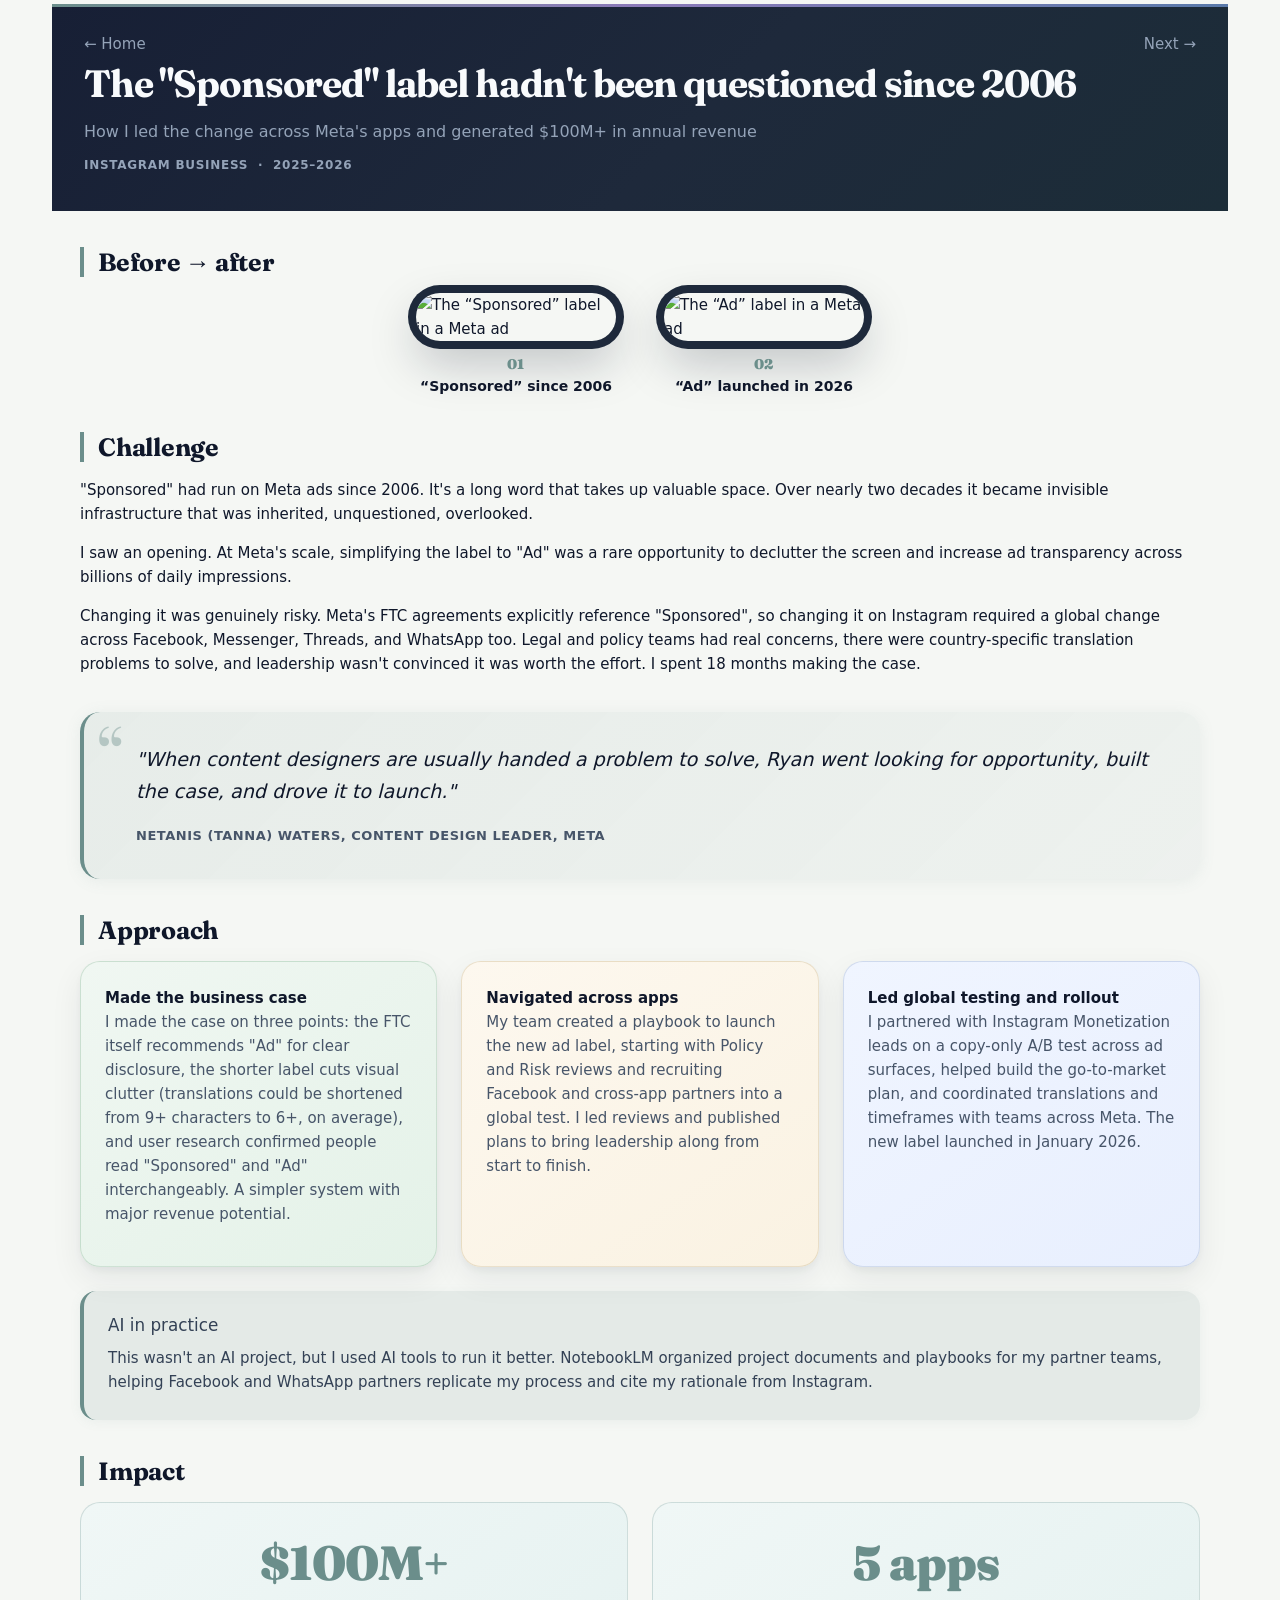
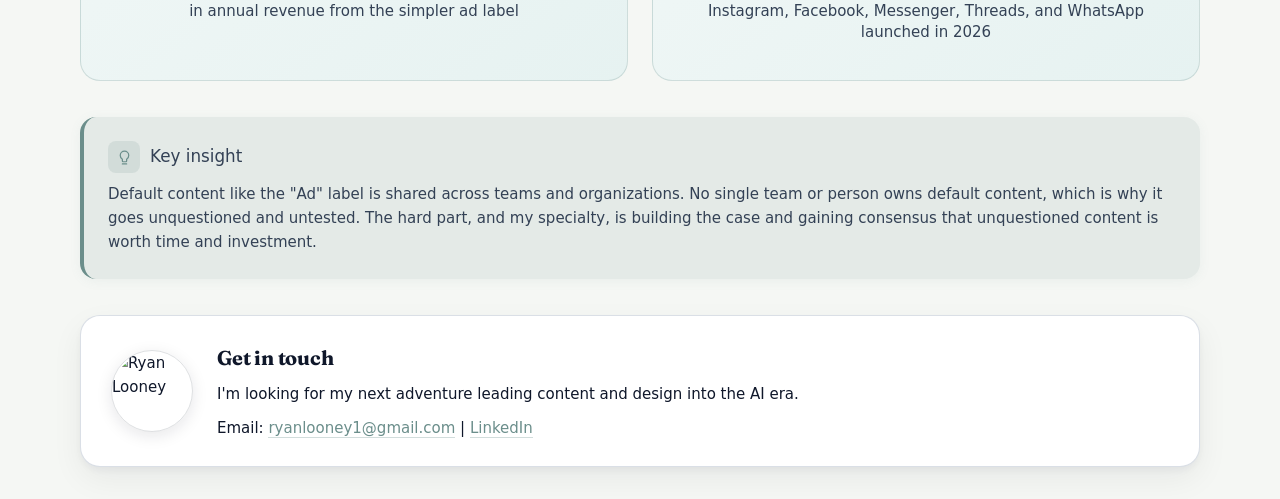
==== case-study-ad-label.html @ fc403877 "Homepage: green third-card thumbnail, dark resume button; roll out contact card to all pages - case-" ====
<!doctype html>
<html lang="en">
<head>
<meta charset="utf-8">
<meta name="viewport" content="width=device-width, initial-scale=1">
<title>Case study: Meta's new ad label | Ryan Looney</title>
<meta name="description" content="How Ryan Looney led the change from 'Sponsored' to 'Ad' across all Meta apps, navigating FTC compliance, cross-functional alignment, and unlocking $100M+ in new revenue.">
<link rel="stylesheet" href="style.css?v=20260622b">
<link rel="preconnect" href="https://fonts.googleapis.com">
<link href="https://fonts.googleapis.com/css2?family=Fraunces:wght@700;900&display=swap" rel="stylesheet">
</head>
<body>
<div class="container">
<header>
<p class="case-nav"><a href="index.html">&larr; Home</a><a href="case-study-default-cta.html">Next &rarr;</a></p>
<h1>The "Sponsored" label hadn't been questioned since 2006</h1>
<h3>How I led the change across Meta's apps and generated $100M+ in annual revenue</h3>
<p class="case-meta">Instagram Business &nbsp;·&nbsp; 2025–2026</p>
</header>

<section class="section">
<div class="section-title">Before &rarr; after</div>
<div class="ba-flex">
<figure class="ba-item">
<img src="Sponsored%20label.PNG" alt="The &ldquo;Sponsored&rdquo; label in a Meta ad">
<figcaption class="ba-cap">
<span class="ba-num">01</span>
<span class="ba-label">&ldquo;Sponsored&rdquo; since 2006</span>
</figcaption>
</figure>
<figure class="ba-item">
<img src="reels%20ad%20label.PNG" alt="The &ldquo;Ad&rdquo; label in a Meta ad">
<figcaption class="ba-cap">
<span class="ba-num">02</span>
<span class="ba-label">&ldquo;Ad&rdquo; launched in 2026</span>
</figcaption>
</figure>
</div>
</section>

<section class="section">
<div class="section-title">Challenge</div>
<p>"Sponsored" had run on Meta ads since 2006. It's a long word that takes up valuable space. Over nearly two decades it became invisible infrastructure that was inherited, unquestioned, overlooked.</p>
<p>I saw an opening. At Meta's scale, simplifying the label to "Ad" was a rare opportunity to declutter the screen and increase ad transparency across billions of daily impressions.</p>
<p>Changing it was genuinely risky. Meta's FTC agreements explicitly reference "Sponsored", so changing it on Instagram required a global change across Facebook, Messenger, Threads, and WhatsApp too. Legal and policy teams had real concerns, there were country-specific translation problems to solve, and leadership wasn't convinced it was worth the effort. I spent 18 months making the case.</p>
</section>

<section class="section">
<div class="pullquote">
<blockquote>"When content designers are usually handed a problem to solve, Ryan went looking for opportunity, built the case, and drove it to launch."</blockquote>
<cite>Netanis (Tanna) Waters, Content Design Leader, Meta</cite>
</div>
</section>

<section class="section">
<div class="section-title">Approach</div>
<div class="card-grid">
<div class="card card--green">
<strong>Made the business case</strong>
<p>I made the case on three points: the FTC itself recommends "Ad" for clear disclosure, the shorter label cuts visual clutter (translations could be shortened from 9+ characters to 6+, on average), and user research confirmed people read "Sponsored" and "Ad" interchangeably. A simpler system with major revenue potential.</p>
</div>
<div class="card card--amber">
<strong>Navigated across apps</strong>
<p>My team created a playbook to launch the new ad label, starting with Policy and Risk reviews and recruiting Facebook and cross-app partners into a global test. I led reviews and published plans to bring leadership along from start to finish.</p>
</div>
<div class="card card--blue">
<strong>Led global testing and rollout</strong>
<p>I partnered with Instagram Monetization leads on a copy-only A/B test across ad surfaces, helped build the go-to-market plan, and coordinated translations and timeframes with teams across Meta. The new label launched in January 2026.</p>
</div>
</div>
<div class="expertise-callout">
<h3>AI in practice</h3>
<p>This wasn't an AI project, but I used AI tools to run it better. NotebookLM organized project documents and playbooks for my partner teams, helping Facebook and WhatsApp partners replicate my process and cite my rationale from Instagram.</p>
</div>
</section>

<section class="section">
<div class="section-title">Impact</div>
<div class="impact-tiles">
<div class="impact-tile">
<div class="impact-stat">$100M+</div>
<div class="impact-label">in annual revenue from the simpler ad label</div>
</div>
<div class="impact-tile">
<div class="impact-stat">5 apps</div>
<div class="impact-label">Instagram, Facebook, Messenger, Threads, and WhatsApp launched in 2026</div>
</div>
</div>
</section>

<section class="section">
<div class="expertise-callout">
<div class="key-insight-header">
<div class="key-insight-icon">
<svg viewBox="0 0 24 24" aria-hidden="true"><path d="M9 21h6"></path><path d="M12 3a6 6 0 0 1 6 6c0 2.2-1.2 4.2-3 5.4V17a1 1 0 0 1-1 1H10a1 1 0 0 1-1-1v-2.6C7.2 13.2 6 11.2 6 9a6 6 0 0 1 6-6z"></path></svg>
</div>
<h3>Key insight</h3>
</div>
<p>
Default content like the "Ad" label is shared across teams and organizations. No single team or person owns default content, which is why it goes unquestioned and untested. The hard part, and my specialty, is building the case and gaining consensus that unquestioned content is worth time and investment.
</p>
</div>
</section>

<section class="section" id="contact">
<div class="contact-card">
<img class="contact-photo" src="IMG_0005.jpg" alt="Ryan Looney">
<div class="contact-body">
<h2 class="contact-title">Get in touch</h2>
<p>I'm looking for my next adventure leading content and design into the AI era.</p>
<p class="contact-links">Email: <a href="mailto:ryanlooney1@gmail.com">ryanlooney1@gmail.com</a> | <a href="https://www.linkedin.com/in/ryanjlooney/">LinkedIn</a></p>
</div>
</div>
</section>

</div>
</body>
</html>
---- style.css ----
:root{
  --bg:#f5f7f4;
  --text:#0f172a;
  --muted:#334155;
  --muted2:#475569;
  --line:rgba(148,163,184,.35);
  --accent:#6b8e8b;
}

body{
  margin:0;
  background:var(--bg);
  color:var(--text);
  font-family:system-ui,-apple-system,BlinkMacSystemFont,'Segoe UI',Roboto,sans-serif;
  font-size:15px;
  line-height:1.6;
}

a{
  color:var(--accent);
  text-decoration:none;
  border-bottom:1px solid rgba(107,142,139,.3);
  transition:color .18s ease, border-color .18s ease;
}
a:hover{
  color:var(--text);
  border-bottom-color:var(--accent);
}

.container{max-width:1120px;padding:32px;margin:0 auto;}

header{
  background:linear-gradient(135deg,#171f35 0%,#1e293b 55%,#1c2d38 100%);
  margin:-28px -28px 0;
  padding:28px 32px 36px;
  position:relative;
  border-bottom:none;
}
header::before{
  content:'';
  position:absolute;
  top:0;
  left:0;
  right:0;
  height:3px;
  background:linear-gradient(90deg,#6b8e8b,#8b7ab8,#5a7aaa);
  pointer-events:none;
}
header h1{color:#f8fafc;font-size:38px;}
header h3{color:#94a3b8;font-size:16px;line-height:1.5;font-weight:500;margin:10px 0 0;}
header a{color:#94a3b8;border-bottom:none;}
header a:hover{color:#f8fafc;border-bottom:none;}
header .hero-title{color:#e2e8f0;}
header .hero-bio{color:#e2e8f0;}
header .hero-stats{color:#cbd5e1;}
header .stat-dot{color:#64748b;}
nav{display:flex;flex-wrap:wrap;gap:14px;margin-top:12px;}
nav a{color:var(--accent);text-decoration:none;border-bottom:none;font-weight:500;}
nav a:hover{color:#f8fafc;border-bottom:none;}

.hero{padding:8px 0 0;}

.hero-grid{
  display:flex;
  align-items:center;
  gap:2rem;
}

.hero-identity{
  flex:0 0 auto;
}

.hero-text{
  flex:1 1 auto;
  min-width:0;
}

.hero-photo{
  width:150px;
  height:150px;
  flex-shrink:0;
  border-radius:50%;
  border:1px solid rgba(125,133,139,.25);
  object-fit:cover;
  box-shadow:0 8px 24px rgba(15,23,42,.10);
}

.hero h1{
  font-size:38px;
  margin:0 0 4px;
}

.hero-title{
  font-size:15px;
  font-weight:500;
  color:var(--muted);
  margin:0 0 10px;
}

.hero-stats{
  display:flex;
  align-items:center;
  flex-wrap:wrap;
  gap:8px;
  font-size:12px;
  font-weight:600;
  color:var(--accent);
  letter-spacing:.04em;
  text-transform:uppercase;
  margin:14px 0 0;
}

.hero-logos{
  display:flex;
  align-items:center;
  flex-wrap:wrap;
  gap:18px;
  margin:0 0 14px;
}
.hero-logo-item{
  display:flex;
  align-items:center;
  gap:6px;
  font-size:11px;
  font-weight:600;
  color:#94a3b8;
  letter-spacing:.04em;
  text-transform:uppercase;
}
.hero-logo{
  height:18px;
  width:18px;
  object-fit:contain;
  border-radius:4px;
  flex-shrink:0;
}

.hero-bio{
  font-size:15px;
  color:var(--muted);
  margin:0;
}

@media(max-width:600px){
  .hero-grid{flex-direction:column;align-items:center;text-align:center;gap:1.5rem;}
  .hero h1{margin:14px 0 6px;}
  .hero-stats{justify-content:center;}
  nav{justify-content:center;}
  .hero-logos{flex-wrap:wrap;justify-content:center;}
}

h1{font-size:66px;font-family:'Fraunces',serif;letter-spacing:-.03em;line-height:1.05;margin:0 0 16px;text-wrap:balance;}
h2{font-family:'Fraunces',serif;}
h3{margin:12px 0 24px;font-weight:500;color:var(--muted);}
.stat-dot{
  color:var(--muted2);
  font-weight:400;
}

.section{margin-top:36px;}
.section-title{
  font-family:'Fraunces',serif;
  font-weight:700;
  font-size:25px;
  line-height:1.2;
  letter-spacing:-.01em;
  text-transform:none;
  color:var(--text);
  border-left:4px solid var(--accent);
  padding-left:14px;
  margin:0 0 16px;
}
.section-intro{
  font-size:18px;
  line-height:1.6;
  color:var(--muted);
  max-width:60ch;
  margin:0 0 32px;
}

/* ── Contact section ── */
#contact .section-title{ font-size:18px; }
.contact-card{
  display:flex;
  align-items:center;
  gap:24px;
  border:1px solid var(--line);
  border-radius:20px;
  padding:26px 30px;
  background:#fff;
  box-shadow:0 4px 6px rgba(15,23,42,.04), 0 12px 32px rgba(15,23,42,.06);
}
.contact-photo{
  width:80px;
  height:80px;
  border-radius:50%;
  flex-shrink:0;
  object-fit:cover;
  border:1px solid rgba(125,133,139,.25);
  box-shadow:0 4px 16px rgba(15,23,42,.10);
}
.contact-body{ min-width:0; }
.contact-title{
  font-family:'Fraunces',serif;
  font-size:20px;
  font-weight:700;
  letter-spacing:-.01em;
  color:var(--text);
  margin:0 0 8px;
}
.contact-body p{ margin:0 0 6px; }
.contact-body p:first-of-type{ margin:0 0 10px; }
.contact-body p:last-child{ margin:0; }
@media(max-width:560px){
  .contact-card{ flex-direction:column; text-align:center; gap:18px; }
}

img{
  max-width:100%;
  height:auto;
}

.card-grid{
  display:grid;
  grid-template-columns:repeat(3, minmax(0,1fr));
  gap:24px;
  align-items:stretch;
}

.card{
  display:flex;
  flex-direction:column;
  min-width:0;
  padding:24px;
  border:1px solid var(--line);
  border-radius:20px;
  background:#fff;
  text-decoration:none;
  border-bottom-width:1px;
  color:inherit;
  overflow:hidden;
  box-shadow:0 4px 6px rgba(15,23,42,.04), 0 12px 32px rgba(15,23,42,.07);
  transition:transform .2s ease-out, box-shadow .2s ease-out, border-color .2s ease-out;
}

.card:hover{
  transform:translateY(-3px);
  box-shadow:0 8px 16px rgba(15,23,42,.06), 0 24px 48px rgba(15,23,42,.10);
  border-color:rgba(107,142,139,.4);
}

.card h3{
  margin:0 0 14px;
  text-wrap:balance;
}

.card p{margin:0 0 16px;color:var(--muted2);text-wrap:pretty;}

/* ── Case study cards: title, read-more, thumbnail ── */
.card-title{
  font-size:18px;
  font-weight:700;
  color:var(--text);
  line-height:1.3;
  margin:0 0 8px;
  text-wrap:balance;
}
.card-readmore{
  margin-top:auto;
  align-self:flex-start;
  display:inline-flex;
  align-items:center;
  gap:7px;
  background:#1e293b;
  color:#fff;
  font-size:13px;
  font-weight:600;
  padding:9px 16px;
  border-radius:9px;
  transition:background .18s ease;
}
.card:hover .card-readmore{ background:#0f172a; }
.rm-arrow{
  width:15px;height:15px;stroke:#fff;fill:none;
  stroke-width:2;stroke-linecap:round;stroke-linejoin:round;
  transition:transform .18s ease;
}
.card:hover .rm-arrow{ transform:translateX(3px); }

.case-thumb{
  position:relative;
  height:152px;
  margin:0 0 18px;
  border-radius:14px;
  overflow:hidden;
  display:flex;
  flex-direction:column;
  align-items:center;
  justify-content:center;
  gap:10px;
  padding:18px;
  box-sizing:border-box;
}
.case-thumb--ai{ background:linear-gradient(135deg,#f4e6d8,#e9d2bf); }
.case-thumb--adlabel{ background:linear-gradient(135deg,#eef1fb,#e0e7f6); }
.case-thumb--cta{ background:linear-gradient(135deg,#f0f7f2,#e0efe6); }

/* CTA chips */
.ui-chip{
  display:inline-flex;
  align-items:center;
  gap:6px;
  max-width:100%;
  background:#fff;
  color:#1e293b;
  font-size:13px;
  font-weight:600;
  padding:9px 15px;
  border-radius:18px;
  box-shadow:0 3px 12px rgba(15,23,42,.16);
  white-space:nowrap;
}
.ui-chip--win{ outline:2px solid var(--accent); box-shadow:0 4px 14px rgba(107,142,139,.35); }
.chip-ico{ width:13px;height:13px;stroke:#5a7aaa;fill:none;stroke-width:2;flex-shrink:0; }

/* Ad-preview row (single) */
.ad-row{
  display:inline-flex;
  align-items:center;
  gap:11px;
  max-width:100%;
  background:#1c2330;
  border-radius:12px;
  padding:11px 15px;
  box-shadow:0 4px 16px rgba(15,23,42,.22);
}
.ad-av{
  width:32px;height:32px;border-radius:50%;flex-shrink:0;
  display:flex;align-items:center;justify-content:center;
  font-size:15px;font-weight:700;color:#fff;
}
.ad-av--boom{ background:linear-gradient(135deg,#8b7ab8,#5a7aaa); }
.ad-meta{ display:flex;flex-direction:column;gap:3px;line-height:1.2; }
.ad-name{ display:inline-flex;align-items:center;gap:5px;color:#fff;font-size:13px;font-weight:600; }
.ad-check{
  display:inline-flex;align-items:center;justify-content:center;
  width:13px;height:13px;border-radius:50%;
  background:#1d9bf0;color:#fff;font-size:8px;font-weight:700;
}
.ad-change{ display:inline-flex;align-items:center;gap:6px;font-size:11px; }
.ad-old{ color:#94a3b8;text-decoration:line-through; }
.ad-arrow{ stroke:#cbd5e1;fill:none;stroke-width:2.5;stroke-linecap:round;stroke-linejoin:round;flex-shrink:0; }
.ad-new{ color:#94a3b8; }

.project-visual{
  width:100%;
  height:180px;
  margin:0 0 16px;
  border-radius:20px;
  border:1px solid var(--line);
  background:#f8fafc;
  display:flex;
  align-items:center;
  justify-content:center;
  position:relative;
  overflow:hidden;
}
.card-visual-title{
  font-family:'Fraunces',serif;
  font-size:22px;
  font-weight:700;
  color:var(--text);
  line-height:1.25;
  margin:0;
  padding:20px;
  text-wrap:balance;
  position:relative;
  z-index:1;
  align-self:flex-end;
}

.project-visual::before,
.project-visual::after{
  content:'';
  position:absolute;
  border-radius:50%;
  pointer-events:none;
}

/* Card 1 — Red */
.pv--red{ background:linear-gradient(145deg,#faf5f5,#f2e8e8); }
.pv--red::before{ width:140px;height:140px;background:#c0a0a0;opacity:.14;top:-36px;right:-24px; }
.pv--red::after{  width:80px; height:80px; background:#c0a0a0;opacity:.09;bottom:-20px;left:28px; }
/* Card 2 — Blue */
.pv--blue{ background:linear-gradient(145deg,#f4f7fd,#e8eef8); }
.pv--blue::before{ width:160px;height:160px;background:#8aa0c8;opacity:.13;bottom:-44px;left:-28px; }
.pv--blue::after{  width:70px; height:70px; background:#8aa0c8;opacity:.10;top:16px;right:24px; }

/* Card 3 — Yellow */
.pv--yellow{ background:linear-gradient(145deg,#faf8f0,#f4ede0); }
.pv--yellow::before{ width:130px;height:130px;background:#b8a060;opacity:.13;top:-28px;left:50%;transform:translateX(-50%); }
.pv--yellow::after{  width:75px; height:75px; background:#b8a060;opacity:.10;bottom:-14px;right:22px; }


.expertise-callout{
  margin-top:1.5rem;
  padding:1.5rem 1.5rem 1.6rem;
  border-left:4px solid var(--accent);
  border-radius:16px;
  background:rgba(107,142,139,.12);
  box-shadow:0 2px 12px rgba(107,142,139,.08);
}

.expertise-callout h3{
  margin:0 0 .55rem;
  font-size:1.05rem;
  line-height:1.3;
}
.key-insight-header{
  display:flex;
  align-items:center;
  gap:10px;
  margin-bottom:.55rem;
}
.key-insight-header h3{
  margin:0;
}
.key-insight-icon{
  width:32px;
  height:32px;
  background:rgba(107,142,139,.15);
  border-radius:8px;
  display:flex;
  align-items:center;
  justify-content:center;
  flex-shrink:0;
}
.key-insight-icon svg{
  width:17px;
  height:17px;
  stroke:var(--accent);
  fill:none;
  stroke-width:1.75;
  stroke-linecap:round;
  stroke-linejoin:round;
}

.expertise-callout p{
  margin:0;
  color:var(--muted);
}


/* ── Skills ── */
.skills-group{
  display:grid;
  grid-template-columns:repeat(2,1fr);
  gap:24px;
}
.skills-category{
  display:flex;
  flex-direction:column;
  gap:10px;
}
.skills-label{
  font-size:11px;
  font-weight:700;
  color:var(--accent);
  letter-spacing:.08em;
  text-transform:uppercase;
}
.skills-pills{
  display:flex;
  flex-wrap:wrap;
  gap:8px;
}
.skill-pill{
  font-size:13px;
  font-weight:500;
  color:var(--text);
  background:#fff;
  border:1px solid var(--line);
  border-radius:20px;
  padding:5px 14px;
  cursor:default;
}
@media(max-width:700px){
  .skills-group{ grid-template-columns:1fr; }
}

/* ── Timeline (horizontal) ── */
.timeline{
  display:grid;
  grid-template-columns:repeat(4,minmax(0,1fr));
  gap:14px;
  margin-top:8px;
}
.timeline-item{
  display:flex;
  flex-direction:column;
  gap:6px;
  background:#fff;
  border:1px solid var(--line);
  border-top:3px solid var(--accent);
  border-radius:14px;
  padding:18px 16px;
}
.timeline-date{
  font-size:11px;
  font-weight:700;
  color:var(--accent);
  letter-spacing:.06em;
  text-transform:uppercase;
}
.timeline-role{
  font-size:15px;
  font-weight:700;
  color:var(--text);
  line-height:1.3;
}
.timeline-company{
  font-size:13px;
  color:var(--muted2);
  margin-top:auto;
  padding-top:8px;
  display:flex;
  align-items:center;
  gap:6px;
}
.timeline-logo{
  height:16px;
  width:16px;
  object-fit:contain;
  border-radius:4px;
  flex-shrink:0;
}
.timeline-education{
  margin-top:14px;
  display:grid;
  grid-template-columns:repeat(2,minmax(0,1fr));
  gap:14px;
}
.timeline-edu-item{
  display:flex;
  flex-direction:column;
  gap:6px;
  background:#fff;
  border:1px solid var(--line);
  border-top:3px solid var(--accent);
  border-radius:14px;
  padding:18px 16px;
}
.timeline-edu-item .timeline-role{
  font-size:15px;
}
/* company accent (top border) */
.timeline-item--meta{ border-top-color:#0866FF; }
.timeline-item--boa{ border-top-color:#E31837; }
.timeline-item--tiaa{ border-top-color:#005495; }
.timeline-item--esurance{ border-top-color:#F58020; }

@media(max-width:900px){
  .timeline{ grid-template-columns:repeat(2,minmax(0,1fr)); }
}
@media(max-width:600px){
  .timeline-education{ grid-template-columns:1fr; }
}

/* ── Résumé button ── */
.resume-cta{
  margin-top:28px;
}
.btn-resume{
  display:inline-flex;
  align-items:center;
  gap:9px;
  background:#1e293b;
  color:#fff;
  font-weight:600;
  font-size:15px;
  padding:13px 24px;
  border-radius:12px;
  border-bottom:none;
  box-shadow:0 4px 14px rgba(15,23,42,.20);
  transition:transform .18s ease, box-shadow .18s ease, background .18s ease;
}
.btn-resume:hover{
  background:#0f172a;
  color:#fff;
  border-bottom:none;
  transform:translateY(-2px);
  box-shadow:0 8px 22px rgba(15,23,42,.28);
}
.btn-resume svg{
  width:18px;
  height:18px;
  stroke:#fff;
  fill:none;
  stroke-width:2;
  stroke-linecap:round;
  stroke-linejoin:round;
}

.about-card{
  display:grid;
  grid-template-columns:200px 1fr;
  gap:36px;
  align-items:start;
  background:#fff;
  border-radius:20px;
  padding:36px 40px;
  box-shadow:0 4px 6px rgba(15,23,42,.04), 0 12px 32px rgba(15,23,42,.06);
}
.about-media{
  display:flex;
  flex-direction:column;
  gap:12px;
}
.about-photo{
  display:block;
  width:100%;
  height:auto;
  border-radius:12px;
  box-shadow:0 4px 16px rgba(15,23,42,.10);
}
.about-caption{
  margin:0;
  font-size:13px;
  line-height:1.4;
  color:var(--muted2);
}
.about-prose p{
  margin:0 0 18px;
}
.about-prose p:last-child{
  margin-bottom:0;
}
@media(max-width:700px){
  .about-card{ grid-template-columns:1fr; gap:24px; padding:28px 24px; }
  .about-media{ max-width:240px; }
}

@media(max-width:900px){
  .card-grid{
    grid-template-columns:1fr;
  }
}

/* ── What I'd do differently ── */
.expertise-callout .what-id-do{
  margin-top:.75rem;
  color:var(--muted2);
  font-size:15px;
}

/* ── AI Expertise Pillars ── */
.ai-pillars{
  display:grid;
  grid-template-columns:repeat(5,1fr);
  gap:16px;
}
.ai-pillar{
  background:#fff;
  border:1px solid var(--line);
  border-radius:18px;
  padding:24px 20px;
  display:flex;
  flex-direction:column;
  gap:10px;
  transition:transform .2s ease-out, box-shadow .2s ease-out;
}
.ai-pillar:hover{
  transform:translateY(-2px);
  box-shadow:0 12px 30px rgba(15,23,42,.08);
}
.ai-pillar-icon{
  width:40px;
  height:40px;
  background:rgba(107,142,139,.10);
  border-radius:10px;
  display:flex;
  align-items:center;
  justify-content:center;
  flex-shrink:0;
}
.ai-pillar-icon svg{
  width:20px;
  height:20px;
  stroke:var(--accent);
  fill:none;
  stroke-width:1.75;
  stroke-linecap:round;
  stroke-linejoin:round;
}
.ai-pillar-label{
  font-size:14px;
  font-weight:700;
  color:var(--text);
  line-height:1.3;
}
.ai-pillar-desc{
  font-size:14px;
  color:var(--muted2);
  margin:0;
  line-height:1.6;
}

/* Pillar color variants */
.ai-pillar--teal{ background:linear-gradient(145deg,#f0f7f6,#e6f2f1); }
.ai-pillar--teal .ai-pillar-icon{ background:rgba(107,142,139,.18); }
.ai-pillar--teal .ai-pillar-icon svg{ stroke:#6b8e8b; }

.ai-pillar--blue{ background:linear-gradient(145deg,#f0f5ff,#e8effe); }
.ai-pillar--blue .ai-pillar-icon{ background:rgba(90,122,170,.15); }
.ai-pillar--blue .ai-pillar-icon svg{ stroke:#5a7aaa; }

.ai-pillar--violet{ background:linear-gradient(145deg,#f5f0ff,#ede8fd); }
.ai-pillar--violet .ai-pillar-icon{ background:rgba(139,122,184,.15); }
.ai-pillar--violet .ai-pillar-icon svg{ stroke:#8b7ab8; }

.ai-pillar--amber{ background:linear-gradient(145deg,#fdf8ef,#faf2e2); }
.ai-pillar--amber .ai-pillar-icon{ background:rgba(160,128,64,.15); }
.ai-pillar--amber .ai-pillar-icon svg{ stroke:#a08040; }

.ai-pillar--rose{ background:linear-gradient(145deg,#fff0f3,#fde8ec); }
.ai-pillar--rose .ai-pillar-icon{ background:rgba(176,96,112,.15); }
.ai-pillar--rose .ai-pillar-icon svg{ stroke:#b06070; }

@media(max-width:900px){
  .ai-pillars{ grid-template-columns:repeat(3,1fr); }
}
@media(max-width:560px){
  .ai-pillars{ grid-template-columns:repeat(2,1fr); }
}

/* ── AI workflow flow diagram ── */
.ai-flow{
  display:flex;
  align-items:stretch;
  gap:8px;
  flex-wrap:wrap;
}
.ai-flow-step{
  flex:1;
  min-width:160px;
  background:#fff;
  border:1px solid var(--line);
  border-radius:18px;
  padding:24px 20px;
  display:flex;
  flex-direction:column;
  gap:6px;
  transition:transform .2s ease-out, box-shadow .2s ease-out;
}
.ai-flow-step:hover{
  transform:translateY(-2px);
  box-shadow:0 12px 30px rgba(15,23,42,.08);
}
.ai-flow-num{
  font-size:11px;
  font-weight:700;
  color:var(--accent);
  letter-spacing:.08em;
  text-transform:uppercase;
}
.ai-flow-label{
  font-size:15px;
  font-weight:700;
  color:var(--text);
  line-height:1.3;
}

.ai-flow-desc{
  font-size:16px;
  color:var(--muted2);
  margin:8px 0 0;
  line-height:1.7;
}
.ai-flow-arrow{
  font-size:22px;
  color:var(--muted2);
  padding-top:46px;
  flex-shrink:0;
  align-self:flex-start;
}
@media(max-width:700px){
  .ai-flow{ flex-direction:column; }
  .ai-flow-arrow{ transform:rotate(90deg); align-self:center; padding-top:0; }
}

/* Flow step color variants */
.ai-flow-step--green{ background:linear-gradient(145deg,#f0f7f2,#e4f2e8); }
.ai-flow-step--green .ai-flow-num{ color:#4e8a62; }

.ai-flow-step--amber{ background:linear-gradient(145deg,#fdf8ef,#faf2e2); }
.ai-flow-step--amber .ai-flow-num{ color:#a08040; }

.ai-flow-step--violet{ background:linear-gradient(145deg,#f5f0ff,#ede8fd); }
.ai-flow-step--violet .ai-flow-num{ color:#8b7ab8; }

.ai-flow-step--blue{ background:linear-gradient(145deg,#f0f5ff,#e8effe); }
.ai-flow-step--blue .ai-flow-num{ color:#5a7aaa; }


/* ── Case study nav (Home / Next) ── */
.case-nav{
  display:flex;
  justify-content:space-between;
  margin:0 0 8px;
}

/* ── Case study meta line ── */
.case-meta{
  font-size:12px;
  font-weight:600;
  letter-spacing:.06em;
  text-transform:uppercase;
  color:#94a3b8;
  margin:12px 0 0;
}

/* ── Pull quote ── */
.pullquote{
  margin:0;
  padding:32px 36px 32px 52px;
  background:linear-gradient(135deg,rgba(107,142,139,.10),rgba(107,142,139,.06));
  border-left:4px solid var(--accent);
  border-radius:20px;
  position:relative;
  box-shadow:0 2px 16px rgba(107,142,139,.10);
}
.pullquote::before{
  content:'\201C';
  font-family:'Fraunces',serif;
  font-size:76px;
  color:var(--accent);
  opacity:.4;
  line-height:1;
  position:absolute;
  top:8px;
  left:14px;
}
.pullquote blockquote{
  margin:0 0 16px;
  font-size:1.2rem;
  font-style:italic;
  line-height:1.65;
  color:var(--text);
}
.pullquote cite{
  font-size:13px;
  font-weight:600;
  color:var(--muted2);
  font-style:normal;
  letter-spacing:.04em;
  text-transform:uppercase;
}

/* ── Dark testimonial banner ── */
.pullquote--dark{
  background:linear-gradient(135deg,#171f35 0%,#1e293b 55%,#1c2d38 100%);
  border-left:none;
  box-shadow:0 8px 32px rgba(15,23,42,.14);
  padding:24px 36px 24px 52px;
  margin:0 0 40px;
}
.pullquote--dark::before{
  color:#f8fafc;
  opacity:.85;
}
.pullquote--dark blockquote{
  color:#f8fafc;
  font-style:normal;
  margin-bottom:10px;
}
.pullquote--dark cite{
  color:#7fa8d9;
  text-transform:none;
  letter-spacing:0;
  font-weight:500;
  font-size:15px;
}

/* ── Before / After table ── */
/* ── CTA before/after (default-cta page) ── */
.cta-ba{
  display:flex;
  align-items:center;
  justify-content:center;
  gap:28px;
  flex-wrap:wrap;
}
.cta-ba-after{
  display:flex;
  align-items:flex-start;
  gap:28px;
  flex-wrap:wrap;
  justify-content:center;
}
.cta-ba-item{
  margin:0;
  display:flex;
  flex-direction:column;
  align-items:center;
  gap:14px;
  width:170px;
}
.cta-ba-item img{
  width:170px;
  border-radius:22px;
  display:block;
  box-shadow:0 0 0 6px #1e293b, 0 16px 36px rgba(15,23,42,.22);
}
.cta-ba-label{
  font-size:14px;
  font-weight:600;
  color:var(--text);
  line-height:1.35;
  text-align:center;
}
.cta-ba-arrow{
  font-size:28px;
  color:var(--accent);
  font-weight:700;
  flex-shrink:0;
}
@media(max-width:640px){
  .cta-ba{ gap:20px; }
  .cta-ba-after{ gap:20px; }
  .cta-ba-arrow{ transform:rotate(90deg); }
}


/* ── Card color variants ── */
.card--blue{ background:linear-gradient(145deg,#f0f5ff,#e8effe); border-color:rgba(90,122,170,.2); }
.card--violet{ background:linear-gradient(145deg,#f5f0ff,#ede8fd); border-color:rgba(139,122,184,.2); }
.card--amber{ background:linear-gradient(145deg,#fdf8ef,#faf2e2); border-color:rgba(160,128,64,.2); }
.card--green{ background:linear-gradient(145deg,#f0f7f2,#e4f2e8); border-color:rgba(78,138,98,.2); }

/* ── Before / After flex (ad label page) ── */
.ba-flex{
  display:flex;
  align-items:flex-start;
  justify-content:center;
  gap:48px;
  flex-wrap:wrap;
}
.ba-item{
  margin:0;
  display:flex;
  flex-direction:column;
  align-items:center;
  gap:16px;
}
.ba-item img{
  width:200px;
  border-radius:28px;
  display:block;
  box-shadow:0 0 0 8px #1e293b, 0 20px 48px rgba(15,23,42,.25);
}
.ba-cap{
  display:flex;
  flex-direction:column;
  align-items:center;
  gap:6px;
  text-align:center;
}
.ba-num{
  font-family:'Fraunces',serif;
  font-size:14px;
  font-weight:900;
  color:var(--accent);
  letter-spacing:.02em;
  line-height:1;
}
.ba-label{
  font-size:14px;
  font-weight:600;
  color:var(--text);
  line-height:1.35;
}
@media(max-width:560px){
  .ba-flex{ gap:32px; }
  .ba-item img{ width:160px; }
}

/* ── Checklist ── */
.checklist{
  list-style:none;
  padding:0;
  margin:0;
  display:grid;
  gap:0;
}
.checklist li{
  padding:1.25rem 1rem 1.25rem 1.5rem;
  border:none;
  border-bottom:1px solid var(--line);
  background:transparent;
  font-size:15px;
  font-weight:500;
  color:var(--text);
  position:relative;
  line-height:1.5;
  transition:background .18s ease-out;
}
.checklist li:hover{
  background:rgba(107,142,139,.05);
  border-radius:8px;
}
.checklist li:first-child{
  border-top:1px solid var(--line);
}
.checklist li::before{
  content:"";
  position:absolute;
  left:0;
  top:0;
  bottom:0;
  width:3px;
  background:var(--accent);
  border-radius:2px;
  opacity:0;
  transition:opacity .2s ease-out;
}
.checklist li:hover::before{
  opacity:1;
}

/* ── Case study: hero stats row ── */
.hero-stats-row{
  display:grid;
  grid-template-columns:repeat(3,1fr);
  gap:32px;
  margin-top:36px;
  padding-top:28px;
  border-top:1px solid rgba(148,163,184,.2);
}
.hero-stat{
  display:flex;
  flex-direction:column;
  gap:6px;
}
.hero-stat-num{
  font-family:'Fraunces',serif;
  font-size:44px;
  font-weight:900;
  color:#f8fafc;
  line-height:1;
  letter-spacing:-.02em;
}
.hero-stat-label{
  font-size:13px;
  color:#cbd5e1;
  line-height:1.45;
}
@media(max-width:640px){
  .hero-stats-row{ grid-template-columns:1fr; gap:20px; }
  .hero-stat-num{ font-size:36px; }
}

/* ── Impact tiles ── */
.impact-tiles{
  display:grid;
  grid-template-columns:repeat(2,1fr);
  gap:24px;
}
.impact-tile{
  padding:36px 32px;
  border-radius:20px;
  background:linear-gradient(145deg,#f0f7f6,#e6f2f1);
  border:1px solid rgba(107,142,139,.25);
  text-align:center;
}
.impact-stat{
  font-family:'Fraunces',serif;
  font-size:48px;
  font-weight:900;
  color:var(--accent);
  line-height:1;
  letter-spacing:-.02em;
}
.impact-label{
  margin-top:14px;
  font-size:15px;
  color:var(--muted);
  line-height:1.45;
}
@media(max-width:560px){
  .impact-tiles{ grid-template-columns:1fr; gap:16px; }
  .impact-stat{ font-size:40px; }
}

/* ── Inline quote (within prose) ── */
.inline-quote{
  margin:20px 0;
  padding:16px 24px;
  border-left:3px solid var(--accent);
  background:rgba(107,142,139,.08);
  border-radius:0 12px 12px 0;
  font-style:italic;
  color:var(--muted);
  font-size:15px;
  line-height:1.6;
}

/* ── Prompt before/after comparison ── */
.prompt-compare{
  display:flex;
  align-items:stretch;
  gap:20px;
  flex-wrap:wrap;
}
.prompt-card{
  flex:1;
  min-width:260px;
  padding:24px;
  border-radius:18px;
  border:1px solid var(--line);
  display:flex;
  flex-direction:column;
  gap:14px;
}
.prompt-card--before{
  background:linear-gradient(145deg,#fff0f3,#fde8ec);
  border-color:rgba(176,96,112,.25);
}
.prompt-card--after{
  background:linear-gradient(145deg,#f0f7f2,#e4f2e8);
  border-color:rgba(78,138,98,.25);
}
.prompt-badge{
  font-size:11px;
  font-weight:700;
  letter-spacing:.06em;
  text-transform:uppercase;
  padding:5px 12px;
  border-radius:16px;
  align-self:flex-start;
}
.prompt-badge--before{ background:#fee2e2; color:#b91c1c; }
.prompt-badge--after{ background:#dcfce7; color:#15803d; }
.prompt-text{
  margin:0;
  font-style:italic;
  font-size:16px;
  line-height:1.55;
  color:var(--text);
  padding:14px 18px;
  background:rgba(255,255,255,.65);
  border-radius:10px;
}
.prompt-note{
  margin:0;
  font-size:14px;
  color:var(--muted2);
  line-height:1.5;
}
.prompt-list{
  margin:0;
  padding-left:18px;
  font-size:15px;
  color:var(--text);
  line-height:1.6;
  display:flex;
  flex-direction:column;
  gap:6px;
}
.prompt-arrow{
  font-size:24px;
  color:var(--accent);
  font-weight:700;
  align-self:center;
  flex-shrink:0;
}
@media(max-width:700px){
  .prompt-arrow{ transform:rotate(90deg); }
}

/* ── CTA screens (hero figure) ── */
.cta-screens{
  margin:0;
}
.cta-screens--boxed{
  margin:28px 0 0;
  padding:20px 20px 16px;
  border:1px solid rgba(148,163,184,.3);
  border-radius:18px;
  background:rgba(255,255,255,.05);
}
.cta-screens--boxed .cta-screens-label{ color:#e2e8f0; }
.cta-screens--boxed .cta-screens-num{ color:#cbd5e1; }
.cta-screens img{
  display:block;
  width:100%;
}
.cta-screens-labels{
  position:relative;
  min-height:54px;
  margin-top:20px;
}
.cta-screens-item{
  position:absolute;
  top:0;
  transform:translateX(-50%);
  display:flex;
  flex-direction:column;
  align-items:center;
  gap:6px;
  text-align:center;
  max-width:28%;
}
.cta-screens-item:nth-child(1){ left:15.7%; }
.cta-screens-item:nth-child(2){ left:50.85%; }
.cta-screens-item:nth-child(3){ left:85.95%; }
.cta-screens-num{
  font-family:'Fraunces',serif;
  font-size:14px;
  font-weight:900;
  color:var(--accent);
  letter-spacing:.02em;
  line-height:1;
  text-align:center;
}
.cta-screens-label{
  font-size:14px;
  font-weight:600;
  color:var(--text);
  line-height:1.35;
  text-align:center;
  white-space:nowrap;
}
@media(max-width:600px){
  .cta-screens-num{ font-size:12px; }
  .cta-screens-label{ font-size:12px; }
}

/* ── Quality rubric (3-tier) ── */
.rubric{
  display:grid;
  grid-template-columns:repeat(3,1fr);
  gap:16px;
  margin:24px 0 0;
  align-items:stretch;
}
.rubric-tier{
  background:#fff;
  border:1px solid var(--line);
  border-radius:16px;
  padding:22px 22px 20px;
  display:flex;
  flex-direction:column;
  gap:12px;
}
.rubric-tier-label{
  font-family:'Fraunces',serif;
  font-size:22px;
  font-weight:900;
  letter-spacing:-.01em;
  padding-bottom:10px;
  border-bottom:1px solid var(--line);
}
.rubric-tier ul{
  margin:0;
  padding-left:18px;
  display:flex;
  flex-direction:column;
  gap:6px;
  font-size:14px;
  line-height:1.55;
  color:var(--muted2);
}
.rubric-tier--high{
  background:linear-gradient(145deg,#f0f7f2,#e4f2e8);
  border-color:rgba(78,138,98,.25);
}
.rubric-tier--high .rubric-tier-label{ color:#3d6b50; border-bottom-color:rgba(78,138,98,.25); }
.rubric-tier--med{
  background:linear-gradient(145deg,#fdf8ef,#faf2e2);
  border-color:rgba(160,128,64,.25);
}
.rubric-tier--med .rubric-tier-label{ color:#8a6d36; border-bottom-color:rgba(160,128,64,.25); }
.rubric-tier--low{
  background:linear-gradient(145deg,#fff0f3,#fde8ec);
  border-color:rgba(176,96,112,.25);
}
.rubric-tier--low .rubric-tier-label{ color:#a04a5a; border-bottom-color:rgba(176,96,112,.25); }
.rubric-footer{
  font-size:15px;
  color:var(--muted2);
  margin:20px 0 0;
  line-height:1.6;
}
@media(max-width:780px){
  .rubric{ grid-template-columns:1fr; }
}

/* ── Mobile layout fixes ── */
@media(max-width:600px){
  h1{ font-size:40px; }

  .pullquote{
    padding:24px 20px 24px 44px;
  }
  .pullquote::before{
    font-size:60px;
    top:4px;
    left:10px;
  }
}
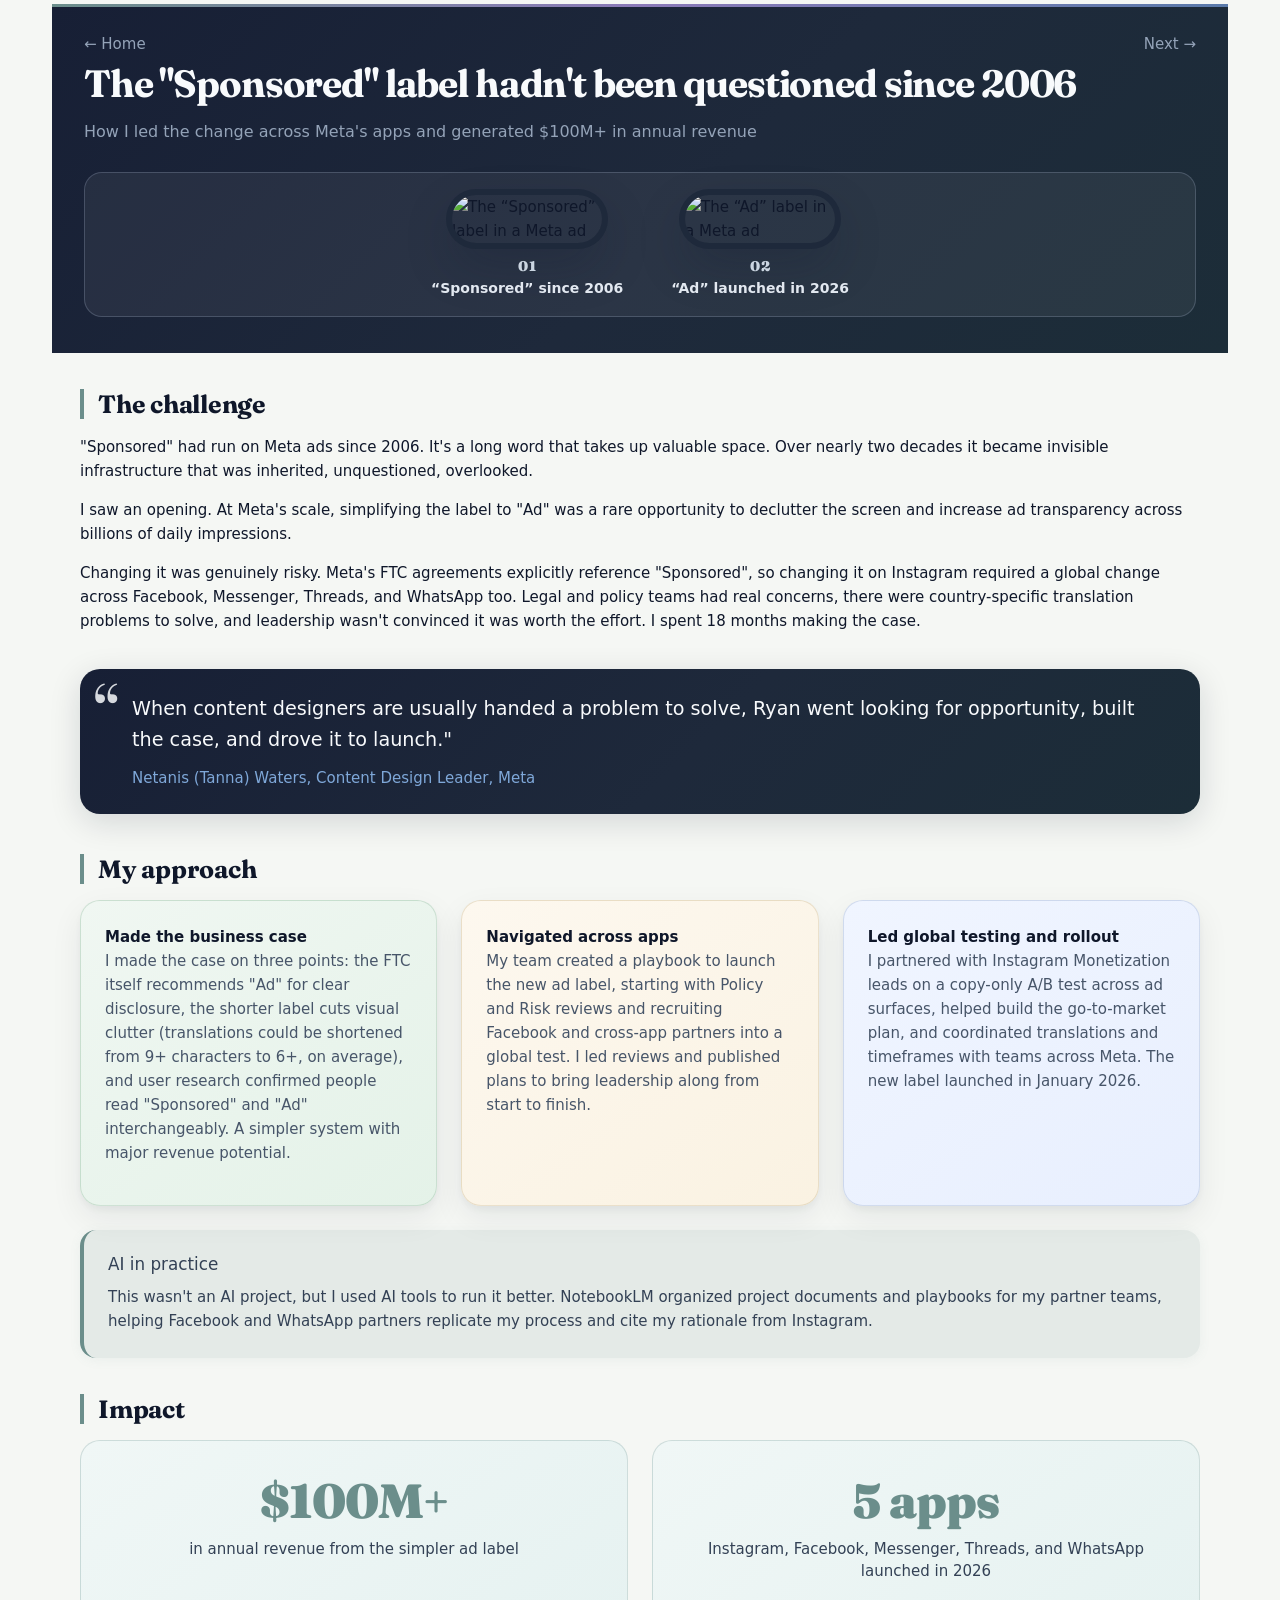
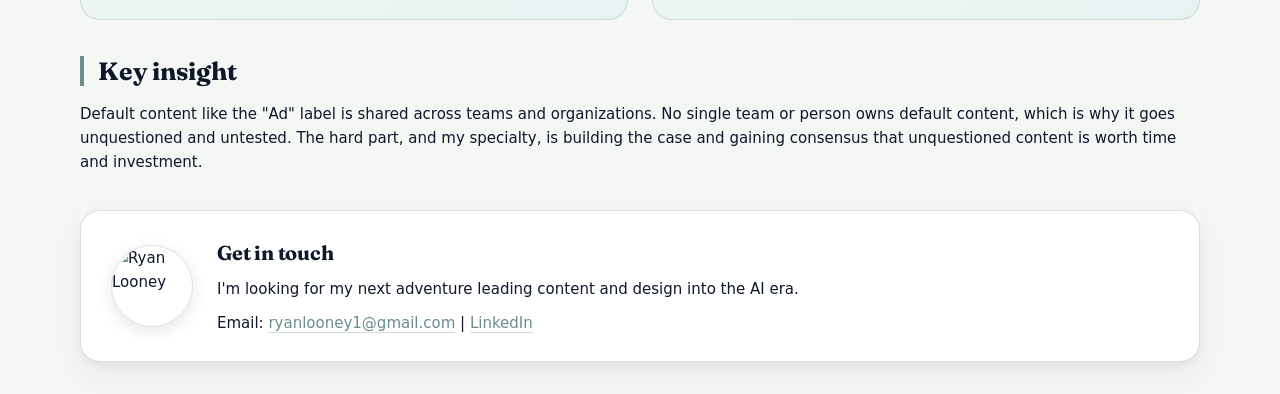
==== commit bc6e046b: "Case studies 2 & 3: align structure with case study 1 - Section titles to semantic h2; rename to The" ====
--- a/case-study-ad-label.html
+++ b/case-study-ad-label.html
@@ -15,11 +15,7 @@
 <p class="case-nav"><a href="index.html">&larr; Home</a><a href="case-study-default-cta.html">Next &rarr;</a></p>
 <h1>The "Sponsored" label hadn't been questioned since 2006</h1>
 <h3>How I led the change across Meta's apps and generated $100M+ in annual revenue</h3>
-<p class="case-meta">Instagram Business &nbsp;·&nbsp; 2025–2026</p>
-</header>
-
-<section class="section">
-<div class="section-title">Before &rarr; after</div>
+<div class="hero-media-box">
 <div class="ba-flex">
 <figure class="ba-item">
 <img src="Sponsored%20label.PNG" alt="The &ldquo;Sponsored&rdquo; label in a Meta ad">
@@ -36,24 +32,25 @@
 </figcaption>
 </figure>
 </div>
-</section>
+</div>
+</header>
 
 <section class="section">
-<div class="section-title">Challenge</div>
+<h2 class="section-title">The challenge</h2>
 <p>"Sponsored" had run on Meta ads since 2006. It's a long word that takes up valuable space. Over nearly two decades it became invisible infrastructure that was inherited, unquestioned, overlooked.</p>
 <p>I saw an opening. At Meta's scale, simplifying the label to "Ad" was a rare opportunity to declutter the screen and increase ad transparency across billions of daily impressions.</p>
 <p>Changing it was genuinely risky. Meta's FTC agreements explicitly reference "Sponsored", so changing it on Instagram required a global change across Facebook, Messenger, Threads, and WhatsApp too. Legal and policy teams had real concerns, there were country-specific translation problems to solve, and leadership wasn't convinced it was worth the effort. I spent 18 months making the case.</p>
 </section>
 
 <section class="section">
-<div class="pullquote">
-<blockquote>"When content designers are usually handed a problem to solve, Ryan went looking for opportunity, built the case, and drove it to launch."</blockquote>
+<div class="pullquote pullquote--dark">
+<blockquote>When content designers are usually handed a problem to solve, Ryan went looking for opportunity, built the case, and drove it to launch."</blockquote>
 <cite>Netanis (Tanna) Waters, Content Design Leader, Meta</cite>
 </div>
 </section>
 
 <section class="section">
-<div class="section-title">Approach</div>
+<h2 class="section-title">My approach</h2>
 <div class="card-grid">
 <div class="card card--green">
 <strong>Made the business case</strong>
@@ -75,7 +72,7 @@
 </section>
 
 <section class="section">
-<div class="section-title">Impact</div>
+<h2 class="section-title">Impact</h2>
 <div class="impact-tiles">
 <div class="impact-tile">
 <div class="impact-stat">$100M+</div>
@@ -89,17 +86,10 @@
 </section>
 
 <section class="section">
-<div class="expertise-callout">
-<div class="key-insight-header">
-<div class="key-insight-icon">
-<svg viewBox="0 0 24 24" aria-hidden="true"><path d="M9 21h6"></path><path d="M12 3a6 6 0 0 1 6 6c0 2.2-1.2 4.2-3 5.4V17a1 1 0 0 1-1 1H10a1 1 0 0 1-1-1v-2.6C7.2 13.2 6 11.2 6 9a6 6 0 0 1 6-6z"></path></svg>
-</div>
-<h3>Key insight</h3>
-</div>
+<h2 class="section-title">Key insight</h2>
 <p>
 Default content like the "Ad" label is shared across teams and organizations. No single team or person owns default content, which is why it goes unquestioned and untested. The hard part, and my specialty, is building the case and gaining consensus that unquestioned content is worth time and investment.
 </p>
-</div>
 </section>
 
 <section class="section" id="contact">
--- a/style.css
+++ b/style.css
@@ -903,11 +903,11 @@
   flex-direction:column;
   align-items:center;
   gap:14px;
-  width:170px;
+  width:150px;
 }
 .cta-ba-item img{
-  width:170px;
-  border-radius:22px;
+  width:150px;
+  border-radius:20px;
   display:block;
   box-shadow:0 0 0 6px #1e293b, 0 16px 36px rgba(15,23,42,.22);
 }
@@ -953,10 +953,10 @@
   gap:16px;
 }
 .ba-item img{
-  width:200px;
-  border-radius:28px;
+  width:150px;
+  border-radius:24px;
   display:block;
-  box-shadow:0 0 0 8px #1e293b, 0 20px 48px rgba(15,23,42,.25);
+  box-shadow:0 0 0 6px #1e293b, 0 20px 48px rgba(15,23,42,.25);
 }
 .ba-cap{
   display:flex;
@@ -980,8 +980,8 @@
   line-height:1.35;
 }
 @media(max-width:560px){
-  .ba-flex{ gap:32px; }
-  .ba-item img{ width:160px; }
+  .ba-flex{ gap:28px; }
+  .ba-item img{ width:130px; }
 }
 
 /* ── Checklist ── */
@@ -1190,6 +1190,18 @@
 }
 .cta-screens--boxed .cta-screens-label{ color:#e2e8f0; }
 .cta-screens--boxed .cta-screens-num{ color:#cbd5e1; }
+
+/* Boxed before/after media inside a case study header */
+.hero-media-box{
+  margin:28px 0 0;
+  padding:22px 20px 18px;
+  border:1px solid rgba(148,163,184,.3);
+  border-radius:18px;
+  background:rgba(255,255,255,.06);
+}
+.hero-media-box .ba-label,
+.hero-media-box .cta-ba-label{ color:#e2e8f0; }
+.hero-media-box .ba-num{ color:#cbd5e1; }
 .cta-screens img{
   display:block;
   width:100%;
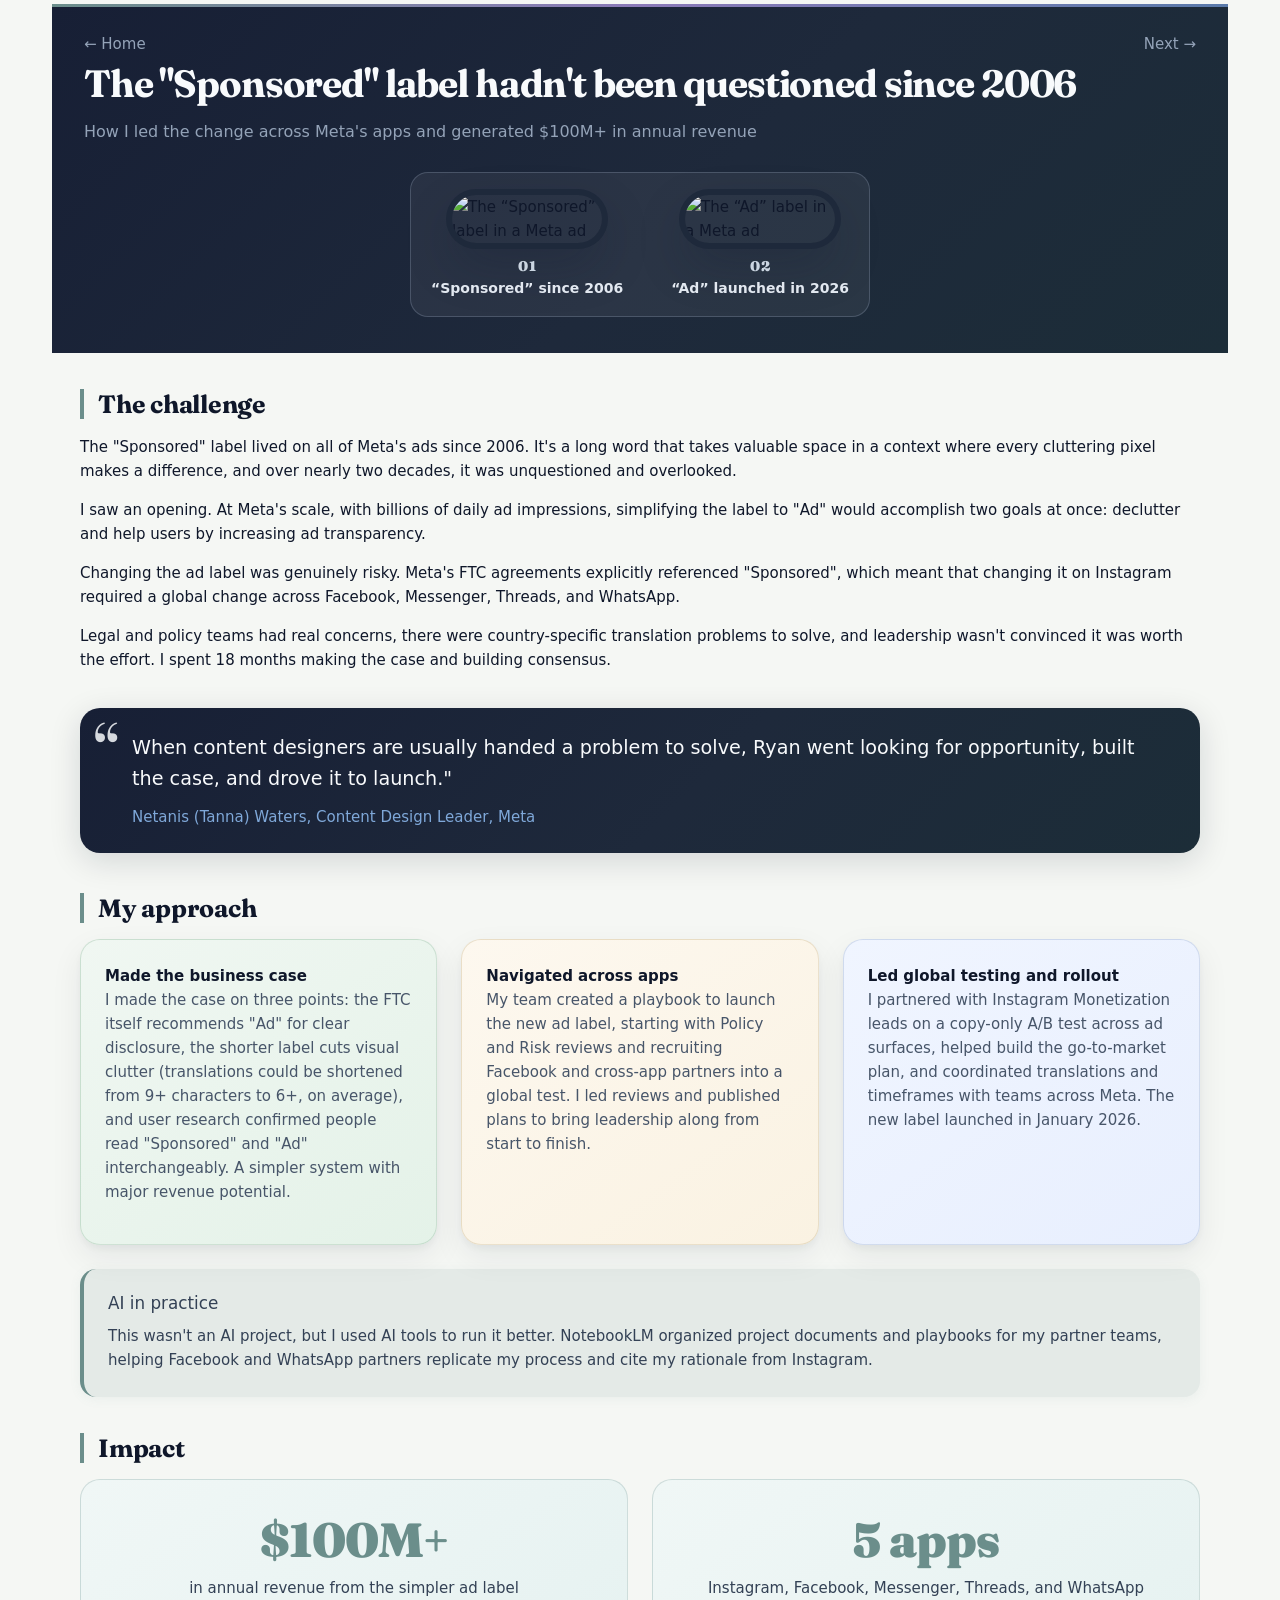
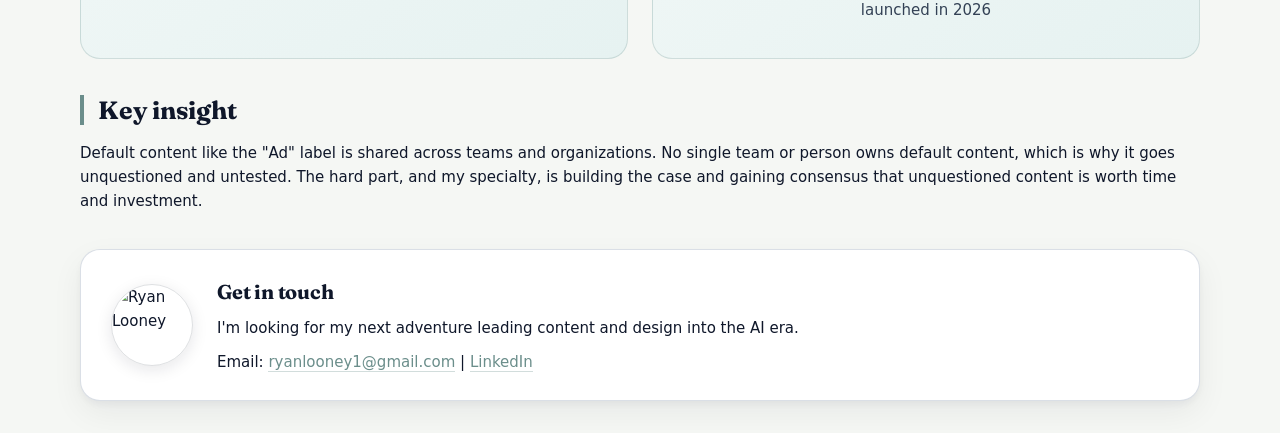
==== commit a2a1519b: "CS header boxes fit-to-content; CS2 challenge rewrite; homepage CS3 retitle - hero-media-box: shrink" ====
--- a/case-study-ad-label.html
+++ b/case-study-ad-label.html
@@ -5,7 +5,7 @@
 <meta name="viewport" content="width=device-width, initial-scale=1">
 <title>Case study: Meta's new ad label | Ryan Looney</title>
 <meta name="description" content="How Ryan Looney led the change from 'Sponsored' to 'Ad' across all Meta apps, navigating FTC compliance, cross-functional alignment, and unlocking $100M+ in new revenue.">
-<link rel="stylesheet" href="style.css?v=20260622b">
+<link rel="stylesheet" href="style.css?v=20260623">
 <link rel="preconnect" href="https://fonts.googleapis.com">
 <link href="https://fonts.googleapis.com/css2?family=Fraunces:wght@700;900&display=swap" rel="stylesheet">
 </head>
@@ -37,9 +37,10 @@
 
 <section class="section">
 <h2 class="section-title">The challenge</h2>
-<p>"Sponsored" had run on Meta ads since 2006. It's a long word that takes up valuable space. Over nearly two decades it became invisible infrastructure that was inherited, unquestioned, overlooked.</p>
-<p>I saw an opening. At Meta's scale, simplifying the label to "Ad" was a rare opportunity to declutter the screen and increase ad transparency across billions of daily impressions.</p>
-<p>Changing it was genuinely risky. Meta's FTC agreements explicitly reference "Sponsored", so changing it on Instagram required a global change across Facebook, Messenger, Threads, and WhatsApp too. Legal and policy teams had real concerns, there were country-specific translation problems to solve, and leadership wasn't convinced it was worth the effort. I spent 18 months making the case.</p>
+<p>The "Sponsored" label lived on all of Meta's ads since 2006. It's a long word that takes valuable space in a context where every cluttering pixel makes a difference, and over nearly two decades, it was unquestioned and overlooked.</p>
+<p>I saw an opening. At Meta's scale, with billions of daily ad impressions, simplifying the label to "Ad" would accomplish two goals at once: declutter and help users by increasing ad transparency.</p>
+<p>Changing the ad label was genuinely risky. Meta's FTC agreements explicitly referenced "Sponsored", which meant that changing it on Instagram required a global change across Facebook, Messenger, Threads, and WhatsApp.</p>
+<p>Legal and policy teams had real concerns, there were country-specific translation problems to solve, and leadership wasn't convinced it was worth the effort. I spent 18 months making the case and building consensus.</p>
 </section>
 
 <section class="section">
--- a/style.css
+++ b/style.css
@@ -1182,7 +1182,8 @@
   margin:0;
 }
 .cta-screens--boxed{
-  margin:28px 0 0;
+  max-width:540px;
+  margin:28px auto 0;
   padding:20px 20px 16px;
   border:1px solid rgba(148,163,184,.3);
   border-radius:18px;
@@ -1193,7 +1194,9 @@
 
 /* Boxed before/after media inside a case study header */
 .hero-media-box{
-  margin:28px 0 0;
+  width:fit-content;
+  max-width:100%;
+  margin:28px auto 0;
   padding:22px 20px 18px;
   border:1px solid rgba(148,163,184,.3);
   border-radius:18px;
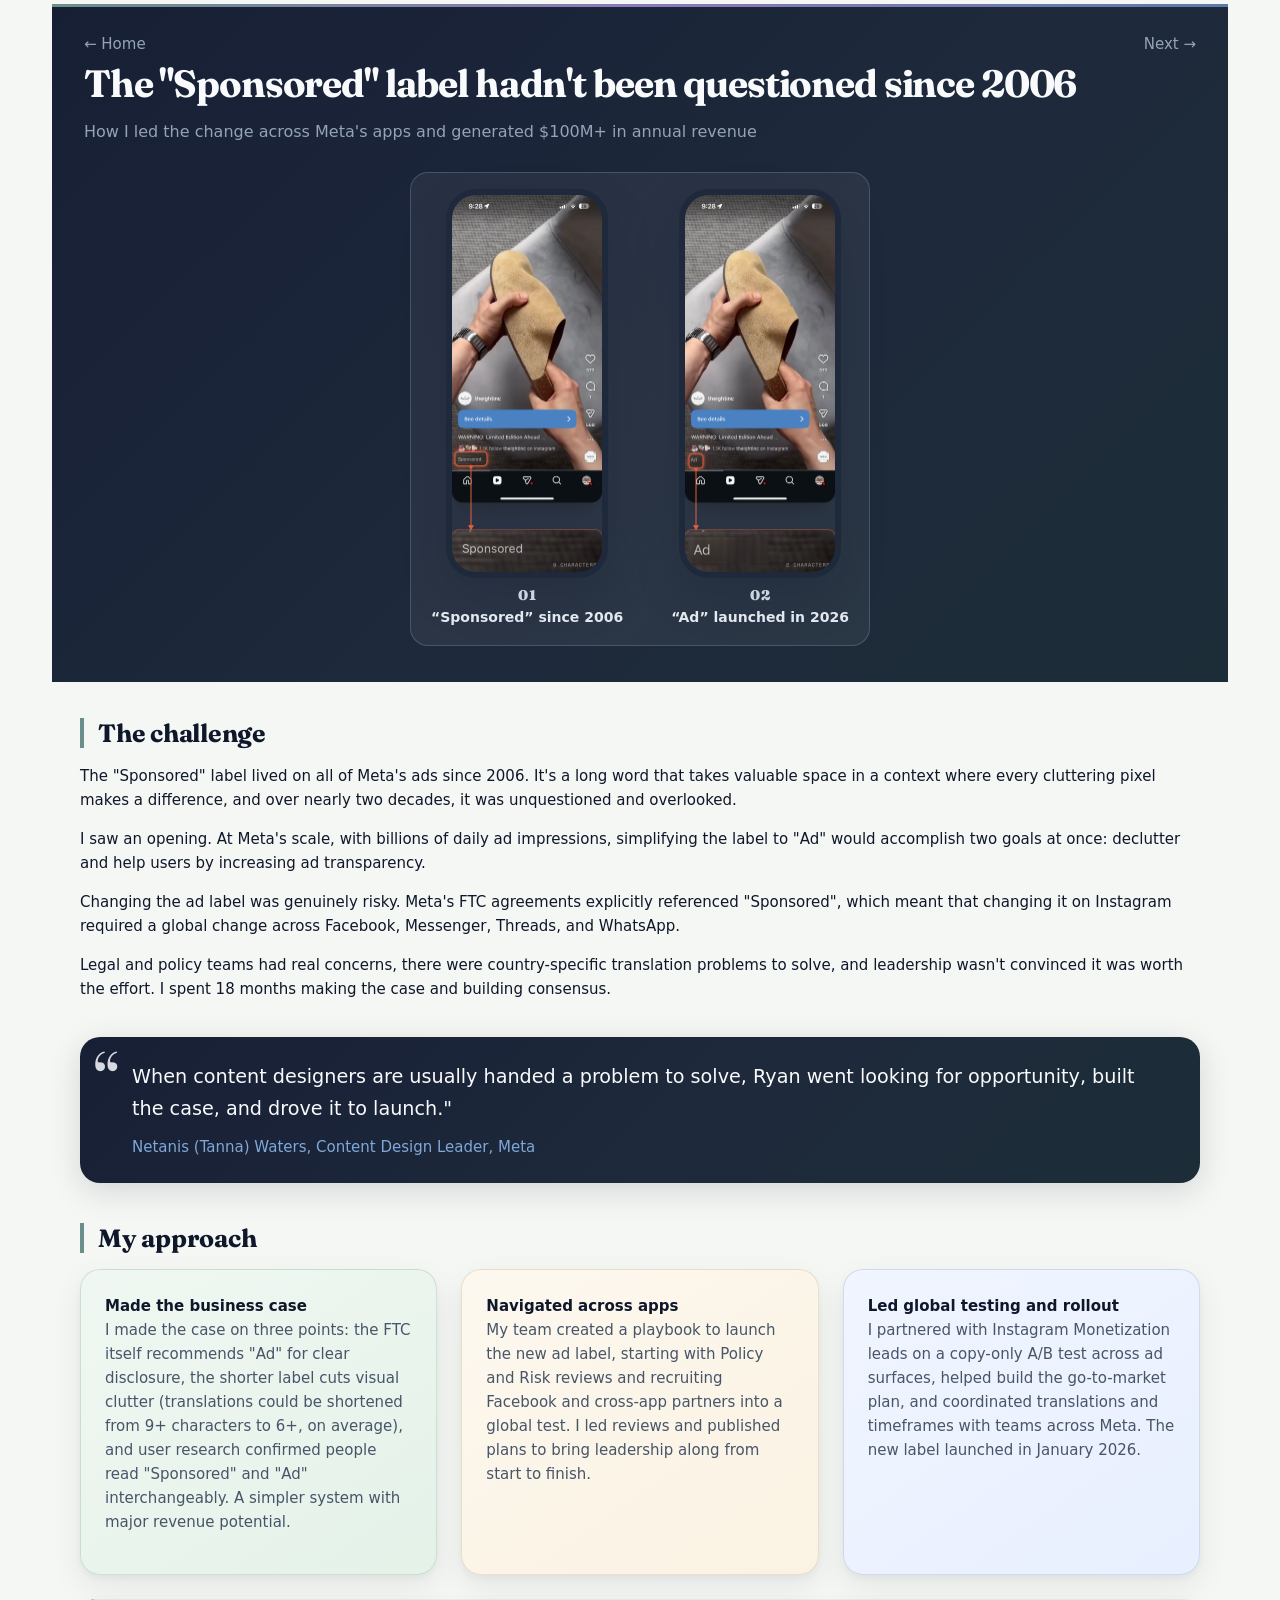
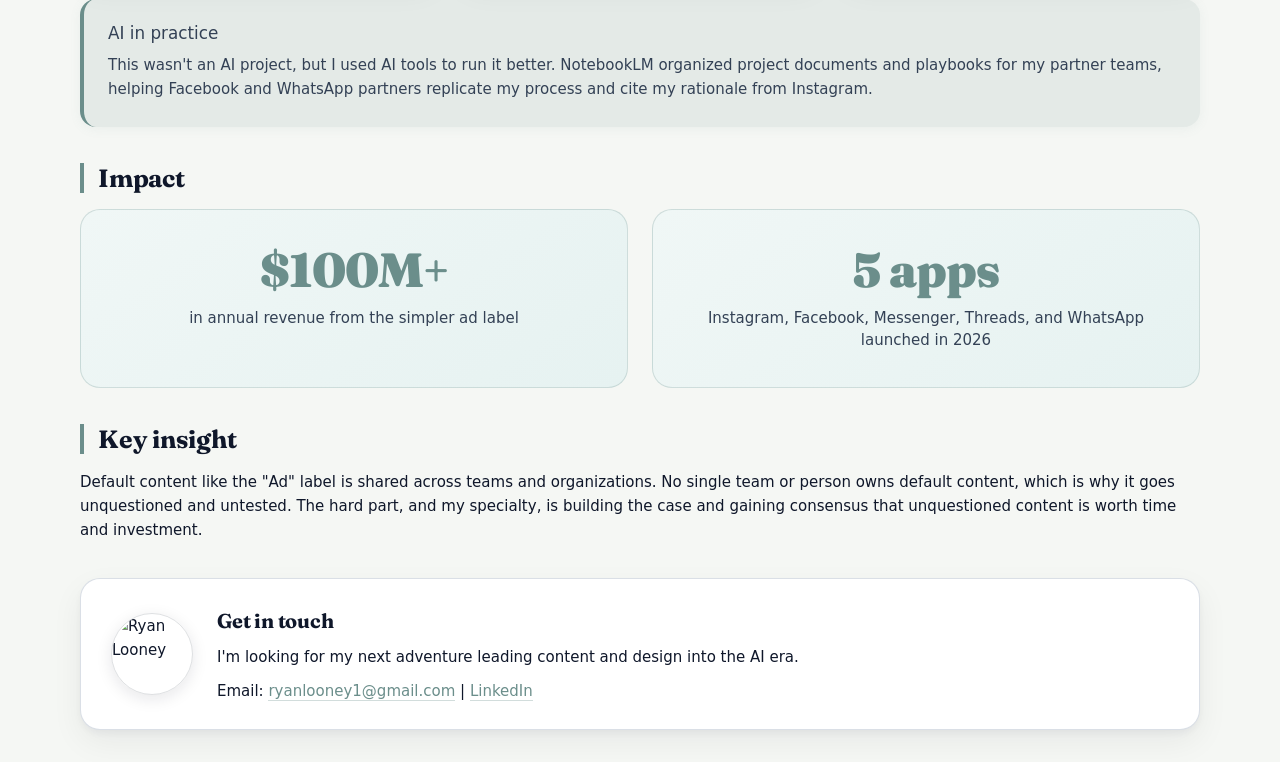
==== commit c68a1c58: "Update ad-label screenshots with Sponsored/Ad callouts" ====
--- a/case-study-ad-label.html
+++ b/case-study-ad-label.html
@@ -5,27 +5,27 @@
 <meta name="viewport" content="width=device-width, initial-scale=1">
 <title>Case study: Meta's new ad label | Ryan Looney</title>
 <meta name="description" content="How Ryan Looney led the change from 'Sponsored' to 'Ad' across all Meta apps, navigating FTC compliance, cross-functional alignment, and unlocking $100M+ in new revenue.">
-<link rel="stylesheet" href="style.css?v=20260623">
+<link rel="stylesheet" href="style.css?v=20260709c">
 <link rel="preconnect" href="https://fonts.googleapis.com">
 <link href="https://fonts.googleapis.com/css2?family=Fraunces:wght@700;900&display=swap" rel="stylesheet">
 </head>
 <body>
 <div class="container">
 <header>
-<p class="case-nav"><a href="index.html">&larr; Home</a><a href="case-study-default-cta.html">Next &rarr;</a></p>
+<p class="case-nav"><a href="index.html">&larr; Home</a><a href="case-study-ai-content.html">Next &rarr;</a></p>
 <h1>The "Sponsored" label hadn't been questioned since 2006</h1>
 <h3>How I led the change across Meta's apps and generated $100M+ in annual revenue</h3>
 <div class="hero-media-box">
 <div class="ba-flex">
 <figure class="ba-item">
-<img src="Sponsored%20label.PNG" alt="The &ldquo;Sponsored&rdquo; label in a Meta ad">
+<img src="images/sponsored-label.png" alt="The &ldquo;Sponsored&rdquo; label highlighted in an Instagram Reels ad (9 characters)">
 <figcaption class="ba-cap">
 <span class="ba-num">01</span>
 <span class="ba-label">&ldquo;Sponsored&rdquo; since 2006</span>
 </figcaption>
 </figure>
 <figure class="ba-item">
-<img src="reels%20ad%20label.PNG" alt="The &ldquo;Ad&rdquo; label in a Meta ad">
+<img src="images/ad-label.png" alt="The &ldquo;Ad&rdquo; label highlighted in an Instagram Reels ad (2 characters)">
 <figcaption class="ba-cap">
 <span class="ba-num">02</span>
 <span class="ba-label">&ldquo;Ad&rdquo; launched in 2026</span>
--- a/style.css
+++ b/style.css
@@ -174,7 +174,7 @@
   font-size:18px;
   line-height:1.6;
   color:var(--muted);
-  max-width:60ch;
+  text-wrap:pretty;
   margin:0 0 32px;
 }
 
@@ -226,6 +226,8 @@
   gap:24px;
   align-items:stretch;
 }
+#work .card-grid{ grid-template-columns:repeat(2,minmax(0,1fr)); }
+@media(max-width:760px){ #work .card-grid{ grid-template-columns:1fr; } }
 
 .card{
   display:flex;
@@ -304,6 +306,33 @@
 .case-thumb--ai{ background:linear-gradient(135deg,#f4e6d8,#e9d2bf); }
 .case-thumb--adlabel{ background:linear-gradient(135deg,#eef1fb,#e0e7f6); }
 .case-thumb--cta{ background:linear-gradient(135deg,#f0f7f2,#e0efe6); }
+.case-thumb--tiaa{ background:linear-gradient(135deg,#eef2f7,#e0e7f0); }
+.tiaa-field{
+  background:#fff;
+  border-radius:12px;
+  padding:14px 16px;
+  box-shadow:0 3px 12px rgba(15,23,42,.12);
+  display:flex;
+  flex-direction:column;
+  gap:8px;
+  width:210px;
+  max-width:100%;
+  box-sizing:border-box;
+}
+.tiaa-field-label{ font-size:12px;font-weight:700;color:#1e293b; }
+.tiaa-field-box{
+  display:flex;
+  align-items:center;
+  justify-content:space-between;
+  gap:8px;
+  font-size:13px;
+  color:#334155;
+  background:#f8fafc;
+  border:1px solid var(--line);
+  border-radius:8px;
+  padding:7px 10px;
+}
+.tiaa-field-box svg{ width:14px;height:14px;stroke:#64748b;fill:none;stroke-width:2;flex-shrink:0; }
 
 /* CTA chips */
 .ui-chip{
@@ -1080,6 +1109,7 @@
   line-height:1;
   letter-spacing:-.02em;
 }
+.impact-stat--sm{ font-size:26px; line-height:1.15; }
 .impact-label{
   margin-top:14px;
   font-size:15px;
@@ -1205,13 +1235,38 @@
 .hero-media-box .ba-label,
 .hero-media-box .cta-ba-label{ color:#e2e8f0; }
 .hero-media-box .ba-num{ color:#cbd5e1; }
+
+/* Before/after flow screenshots (wide desktop captures) */
+.flow-ba{
+  display:flex;
+  align-items:flex-start;
+  justify-content:center;
+  gap:24px;
+  flex-wrap:wrap;
+}
+.flow-ba-item{
+  margin:0;
+  display:flex;
+  flex-direction:column;
+  align-items:center;
+  gap:12px;
+  width:380px;
+  max-width:100%;
+}
+.flow-ba-item img{
+  width:100%;
+  border-radius:10px;
+  display:block;
+  border:1px solid rgba(148,163,184,.25);
+  box-shadow:0 10px 28px rgba(15,23,42,.30);
+}
 .cta-screens img{
   display:block;
   width:100%;
 }
 .cta-screens-labels{
   position:relative;
-  min-height:54px;
+  min-height:24px;
   margin-top:20px;
 }
 .cta-screens-item{
